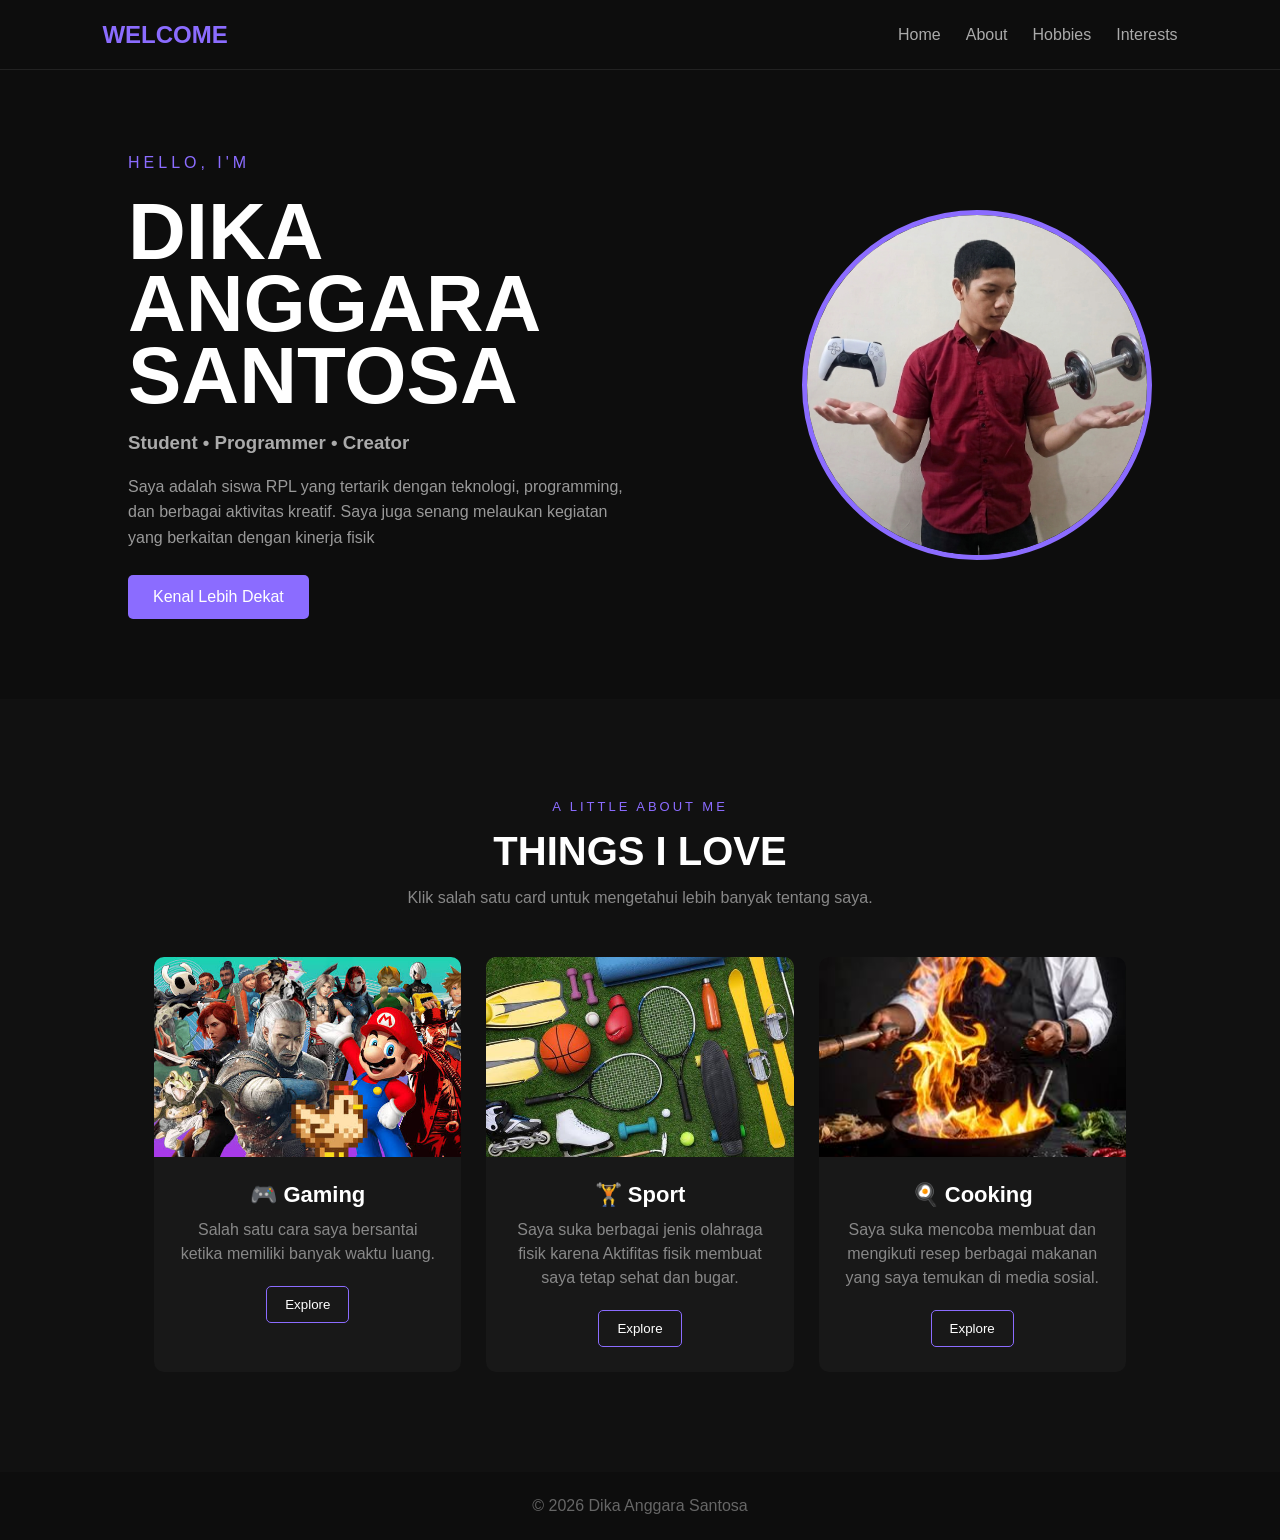
==== index.html @ bf0185d6 "editv1" ====
<!DOCTYPE html>
<html lang="id">
<head>
    <meta charset="UTF-8">
    <meta name="viewport" content="width=device-width, initial-scale=1.0">
    <title>Dika Anggara</title>
    <link rel="stylesheet" href="style.css">
</head>
<body>
    <!-- NAVBAR -->
    <nav>
        <h2>WELCOME</h2>
        <div class="menu">
            <a href="index.html">Home</a>
            <a href="about.html">About</a>
            <a href="hobbies.html">Hobbies</a>
            <a href="interests.html">Interests</a>
        </div>
    </nav>

    <!-- HOME -->
    <section class="home">
        <div class="home-text">
            <p>HELLO, I'M</p>
            <h1>
                DIKA<br>
                ANGGARA<br>
                SANTOSA
            </h1>
            <h3>Student • Programmer • Creator</h3>
            <p>
                Saya adalah siswa RPL yang tertarik
                dengan teknologi, programming,
                dan berbagai aktivitas kreatif.
                Saya juga senang melaukan kegiatan
                yang berkaitan dengan kinerja fisik
            </p>
            <a href="about.html" class="button">Kenal Lebih Dekat</a>
        </div>
        <div class="profile">
            <img src="gambar/foto utama.png" alt="Foto Dika">
        </div>
    </section>

    <!-- HOBBIES -->
    <section class="hobbies">
        <p class="small-title">A LITTLE ABOUT ME</p>
        <h2>THINGS I LOVE</h2>
        <p class="hobby-description">
            Klik salah satu card untuk mengetahui
            lebih banyak tentang saya.
        </p>
        <div class="hobbies-container">

            <!-- GAMING -->
            <div class="hobby-card" id="gaming">
                <div class="hobby-front">
                    <img src="gambar/game.jpeg" alt="Gaming">
                    <div class="hobby-content">
                        <h3>🎮 Gaming</h3>
                        <p>
                            Salah satu cara saya bersantai
                            ketika memiliki banyak waktu luang.
                        </p>
                        <button onclick="openHobby('gaming')">Explore</button>
                    </div>
                </div>
                <div class="hobby-detail">
                    <img src="gambar/game.jpeg" alt="Gaming">
                    <div class="detail-content">
                        <h3>🎮 GAMING</h3>
                        <p>
                            Bermain game menjadi salah satu kegiatan
                            yang saya lakukan ketika ingin bersantai
                            atau bermain dengan teman saat sedang tidak bersama.
                        </p>
                        <p>
                            Saya menikmati berbagai jenis game  
                            dan biasanya bermain ketika memiliki
                            waktu luang.
                        </p>
                        <a href="hobbies.html#gaming" class="detail-button">Lihat Semua Hobi</a>
                        <button onclick="closeHobby('gaming')">← Back</button>
                    </div>
                </div>
            </div>

            <!-- GYM -->
            <div class="hobby-card" id="gym">
                <div class="hobby-front">
                    <img src="gambar/olahraga.jpeg" alt="Gym">
                    <div class="hobby-content">
                        <h3>🏋️ Sport</h3>
                        <p>
                            Saya suka berbagai jenis olahraga fisik karena
                            Aktifitas fisik membuat saya tetap sehat dan bugar.
                        </p>
                        <button onclick="openHobby('gym')">Explore</button>
                    </div>
                </div>
                <div class="hobby-detail">
                    <img src="gambar/olahraga.jpeg" alt="Gym">
                    <div class="detail-content">
                        <h3>🏋️ Sport</h3>
                        <p>
                            Gym adalah salah satu aktivitas
                            yang saya lakukan untuk menjaga
                            tubuh tetap aktif.
                        </p>
                        <p>
                            Saya menyukai Gym karena selain olahraga, saya juga belajar
                            tentang konsistensi dan disiplin terhadap diri sendiri.
                        </p>
                        <a href="hobbies.html#gym" class="detail-button">Lihat Semua Hobi</a>
                        <button onclick="closeHobby('gym')">← Back</button>
                    </div>
                </div>
            </div>

            <!-- COOKING -->
            <div class="hobby-card" id="cooking">
                <div class="hobby-front">
                    <img src="gambar/masak.jpeg" alt="Cooking">
                    <div class="hobby-content">
                        <h3>🍳 Cooking</h3>
                        <p>
                            Saya suka mencoba membuat dan mengikuti
                             resep berbagai makanan yang saya temukan di media sosial.
                        </p>
                        <button onclick="openHobby('cooking')">Explore</button>
                    </div>
                </div>
                <div class="hobby-detail">
                    <img src="gambar/masak.jpeg" alt="Cooking">
                    <div class="detail-content">
                        <h3>🍳 COOKING</h3>
                        <p>
                            Memasak adalah salah satu kegiatan
                            yang saya nikmati ketika ingin
                            mencoba sesuatu yang baru.
                        </p>
                        <p>
                            Saya suka mencoba resep yang saya temukan
                            dan membuat makanan sederhana.
                        </p>
                        <a href="hobbies.html#cooking" class="detail-button">Lihat Semua Hobi</a>
                        <button onclick="closeHobby('cooking')">← Back</button>
                    </div>
                </div>
            </div>
        </div>
    </section>

    <!-- FOOTER -->
    <footer>
        <p>© 2026 Dika Anggara Santosa</p>
    </footer>

    <script src="script.js"></script>
</body>
</html>
---- style.css ----
/* DASAR */
* {
    margin: 0;
    padding: 0;
    box-sizing: border-box;
}

html {
    scroll-behavior: smooth;
}

body {
    font-family: Arial, sans-serif;
    background-color: #0d0d0d;
    color: white;
    animation: pageFade 0.7s ease;
    overflow-x: hidden;
}

/* NAVBAR */
nav {
    height: 70px;
    display: flex;
    justify-content: space-between;
    align-items: center;
    padding: 0 8%;
    border-bottom: 1px solid #222;
}

nav h2 {
    color: #8b6cff;
}

.menu {
    display: flex;
    gap: 25px;
}

.menu a {
    color: #aaa;
    text-decoration: none;
    transition: 0.3s;
}

.menu a:hover {
    color: white;
}

/* HOME */
.home {
    min-height: 600px;
    display: flex;
    align-items: center;
    justify-content: space-between;
    padding: 80px 10%;
}

.home-text {
    width: 50%;
}

.home-text p:first-child {
    color: #8b6cff;
    letter-spacing: 4px;
}

.home h1 {
    font-size: 80px;
    line-height: 0.9;
    margin: 20px 0;
}

.home h3 {
    color: #aaa;
    margin-bottom: 20px;
}

.home-text p {
    color: #999;
    line-height: 1.6;
    max-width: 500px;
}

/* TOMBOL */
.button {
    display: inline-block;
    margin-top: 25px;
    padding: 13px 25px;
    background-color: #8b6cff;
    color: white;
    text-decoration: none;
    border-radius: 5px;
    transition: 0.3s;
}

.button:hover {
    background-color: #6f52d8;
    transform: translateY(-4px);
    box-shadow: 0 8px 15px rgba(139, 108, 255, 0.3);
}

/* FOTO */
.profile {
    width: 350px;
    height: 350px;
    border-radius: 50%;
    overflow: hidden;
    border: 5px solid #8b6cff;
}

.profile img {
    width: 100%;
    height: 100%;
    object-fit: cover;
}

/* HOBBIES */
.hobbies {
    padding: 100px 10%;
    text-align: center;
    background-color: #111;
}

.small-title {
    color: #8b6cff;
    letter-spacing: 3px;
    font-size: 13px;
}

.hobbies h2 {
    margin-top: 15px;
    font-size: 40px;
}

.hobby-description {
    color: #888;
    margin-top: 15px;
}

/* CARD HOBBY DI HOME */
.hobbies-container {
    display: flex;
    justify-content: center;
    gap: 25px;
    margin-top: 50px;
}

.hobby-card {
    width: 30%;
    background-color: #181818;
    border-radius: 10px;
    overflow: hidden;
    cursor: pointer;
    transition: 0.3s;
}

.hobby-card:hover {
    transform: translateY(-8px);
    box-shadow: 0 10px 25px rgba(0, 0, 0, 0.4);
}

.hobby-card img {
    width: 100%;
    height: 200px;
    object-fit: cover;
    display: block;
}

.hobby-content {
    padding: 25px;
}

.hobby-content h3 {
    font-size: 22px;
}

.hobby-content p {
    color: #888;
    line-height: 1.5;
    margin-top: 10px;
}

.hobby-content button {
    margin-top: 20px;
    padding: 10px 18px;
    background-color: transparent;
    border: 1px solid #8b6cff;
    color: white;
    border-radius: 5px;
    cursor: pointer;
    transition: 0.3s;
}

.hobby-content button:hover {
    background-color: #8b6cff;
    transform: translateY(-3px);
}

/* HOBBY PAGE */

.hobby-page {
    padding: 100px 12%;
}

.hobby-page .hobbies-container {
    display: flex;
    flex-direction: column;
    gap: 120px;
    margin-top: 80px;
}

.hobby-page .hobby {
    width: 100%;
    max-width: 1100px;
    margin: 0 auto;
    display: flex;
    align-items: center;
    gap: 70px;
    scroll-margin-top: 90px;
}

.hobby-page .hobby img {
    width: 480px;
    height: 350px;
    object-fit: cover;
    display: block;
    flex-shrink: 0;
    border-radius: 15px;
}

.hobby-page .hobby-text {
    flex: 1;
    text-align: left;
}

.hobby-page .hobby-text h3 {
    font-size: 36px;
    margin-bottom: 25px;
}

.hobby-page .hobby-text p {
    color: #999;
    font-size: 18px;
    line-height: 1.8;
    margin-bottom: 15px;
}

.hobby-page .hobby:nth-child(even) {
    flex-direction: row-reverse;
}

/* HOBBY DETAIL DI HOME */
.hobby-detail {
    display: none;
}

.hobby-detail img {
    width: 100%;
    height: 100px;
    object-fit: cover;
    display: block;
}

.detail-content {
    padding: 25px;
    text-align: left;
}

.hobby-detail h3 {
    font-size: 25px;
    color: #8b6cff;
    margin-bottom: 15px;
}

.hobby-detail p {
    color: #999;
    line-height: 1.7;
    margin-bottom: 12px;
}

/* DETAIL BUTTON */
.detail-button {
    display: inline-block;
    margin-top: 15px;
    margin-right: 10px;
    padding: 10px 18px;
    background-color: #8b6cff;
    color: white;
    text-decoration: none;
    border-radius: 5px;
    transition: 0.3s;
}

.detail-button:hover {
    background-color: #6f52d8;
    transform: translateY(-3px);
}

/* BACK BUTTON */
.hobby-detail button {
    margin-top: 15px;
    padding: 10px 18px;
    background-color: transparent;
    border: 1px solid #8b6cff;
    color: white;
    border-radius: 5px;
    cursor: pointer;
    transition: 0.3s;
}

.hobby-detail button:hover {
    background-color: #8b6cff;
    transform: translateY(-3px);
}

/* CARD SAAT DIBUKA */
.hobby-card.active .hobby-front {
    display: none;
}

.hobby-card.active .hobby-detail {
    display: block;
    animation: openCard 0.4s ease;
}

/* ANIMASI */
@keyframes openCard {
    from {
        opacity: 0;
        transform: translateY(15px);
    }

    to {
        opacity: 1;
        transform: translateY(0);
    }
}

@keyframes pageFade {
    from {
        opacity: 0;
        transform: translateY(10px);
    }

    to {
        opacity: 1;
        transform: translateY(0);
    }
}

/* FOOTER */
footer {
    text-align: center;
    padding: 25px;
    color: #666;
}

/* MOBILE */

@media (max-width: 768px) {

    .menu {
        display: none;
    }

    .home {
        flex-direction: column;
        text-align: center;
        gap: 50px;
    }

    .home-text {
        width: 100%;
    }

    .home h1 {
        font-size: 60px;
    }

    .profile {
        width: 250px;
        height: 250px;
    }

    .hobby-page {
        padding: 70px 7%;
    }

    .hobby-page .hobbies-container {
        gap: 80px;
        margin-top: 50px;
    }

    .hobby-page .hobby {
        flex-direction: column;
        gap: 30px;
        align-items: flex-start;
    }

    .hobby-page .hobby:nth-child(even) {
        flex-direction: column;
    }

    .hobby-page .hobby img {
        width: 100%;
        height: 280px;
    }

    .hobby-page .hobby-text {
        width: 100%;
    }

    .hobby-page .hobby-text h3 {
        font-size: 30px;
    }

    .hobby-page .hobby-text p {
        font-size: 16px;
    }
}
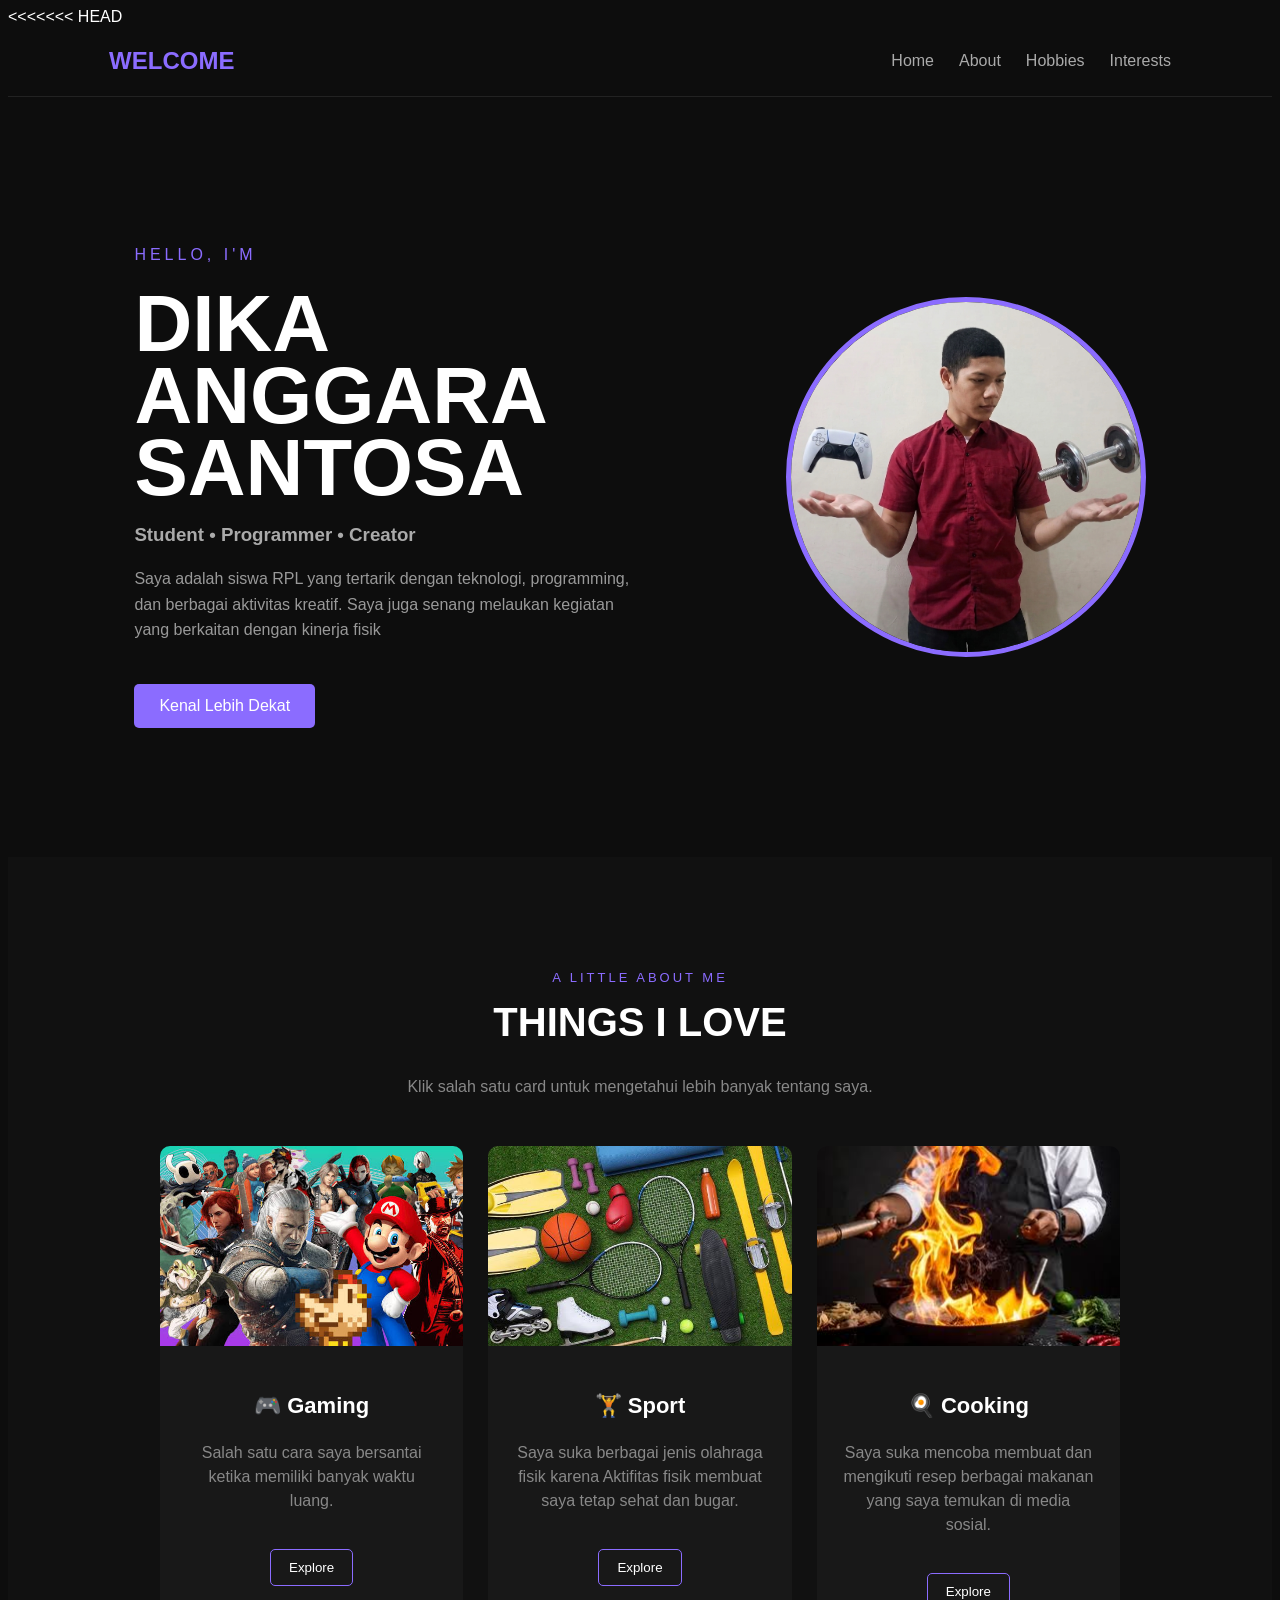
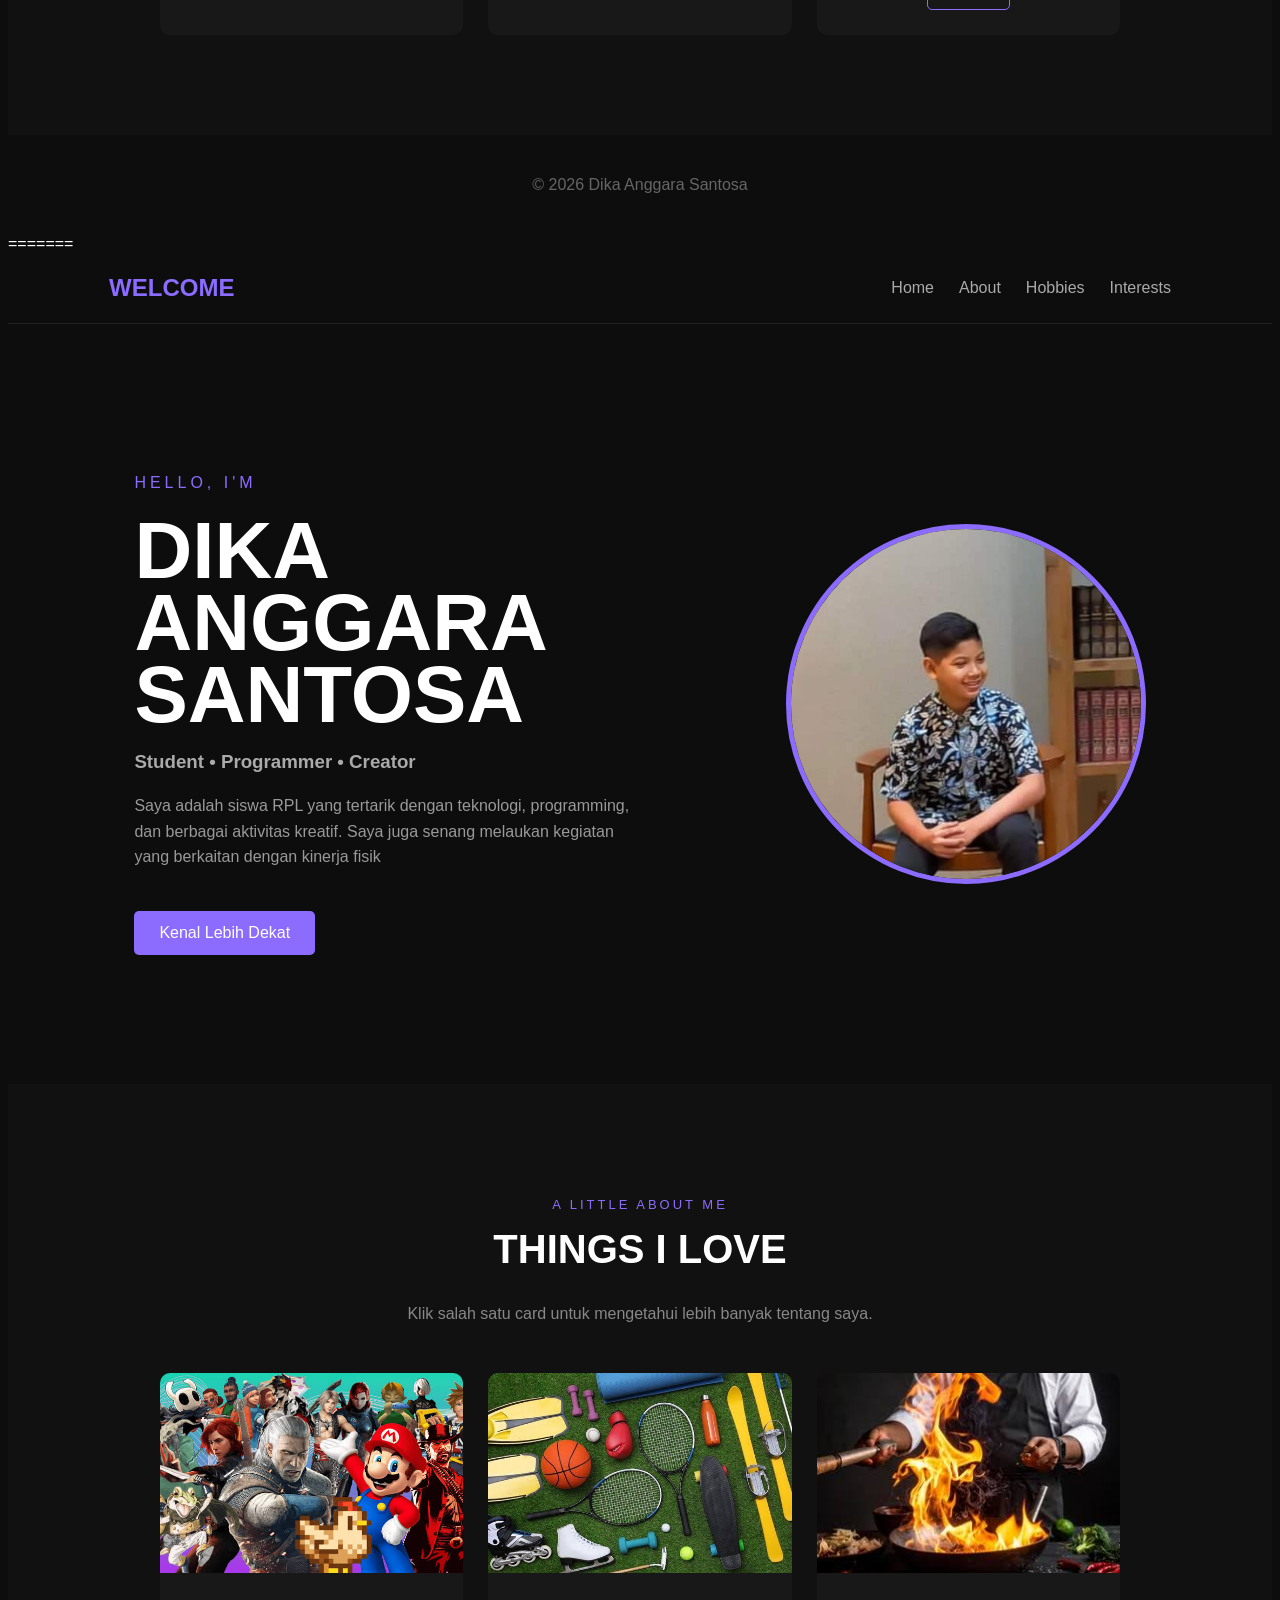
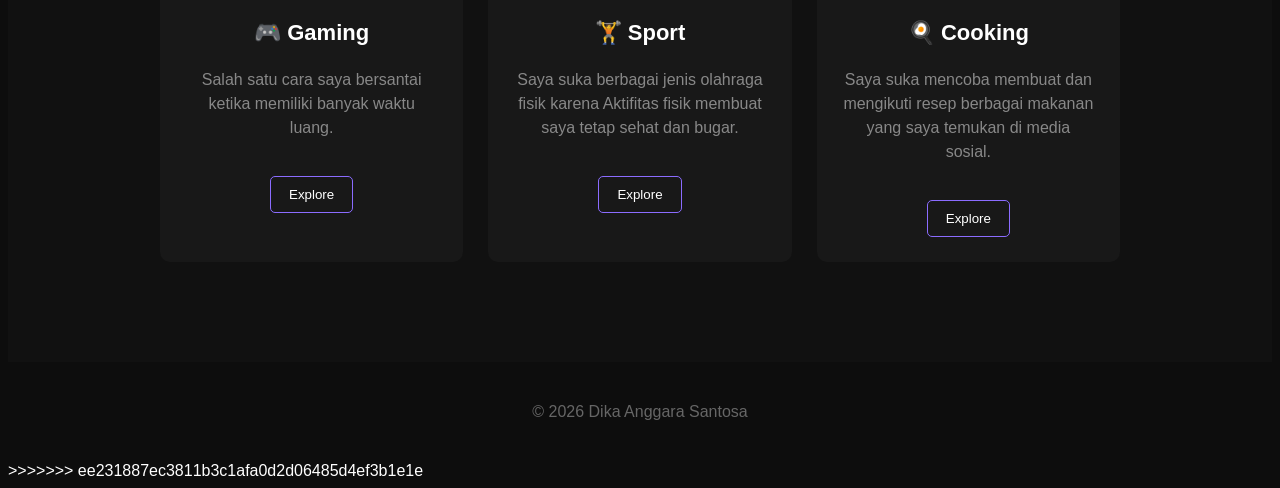
==== commit 6d87cc67: "Fix merge conflicts" ====
--- a/index.html
+++ b/index.html
@@ -1,3 +1,4 @@
+<<<<<<< HEAD
 <!DOCTYPE html>
 <html lang="id">
 <head>
@@ -158,4 +159,166 @@
 
     <script src="script.js"></script>
 </body>
+=======
+<!DOCTYPE html>
+<html lang="id">
+<head>
+    <meta charset="UTF-8">
+    <meta name="viewport" content="width=device-width, initial-scale=1.0">
+    <title>Dika Anggara</title>
+    <link rel="stylesheet" href="style.css">
+</head>
+<body>
+    <!-- NAVBAR -->
+    <nav>
+        <h2>WELCOME</h2>
+        <div class="menu">
+            <a href="index.html">Home</a>
+            <a href="about.html">About</a>
+            <a href="hobbies.html">Hobbies</a>
+            <a href="interests.html">Interests</a>
+        </div>
+    </nav>
+
+    <!-- HOME -->
+    <section class="home">
+        <div class="home-text">
+            <p>HELLO, I'M</p>
+            <h1>
+                DIKA<br>
+                ANGGARA<br>
+                SANTOSA
+            </h1>
+            <h3>Student • Programmer • Creator</h3>
+            <p>
+                Saya adalah siswa RPL yang tertarik
+                dengan teknologi, programming,
+                dan berbagai aktivitas kreatif.
+                Saya juga senang melaukan kegiatan
+                yang berkaitan dengan kinerja fisik
+            </p>
+            <a href="about.html" class="button">Kenal Lebih Dekat</a>
+        </div>
+        <div class="profile">
+            <img src="gambar/foto utama.jpeg" alt="Foto Dika">
+        </div>
+    </section>
+
+    <!-- HOBBIES -->
+    <section class="hobbies">
+        <p class="small-title">A LITTLE ABOUT ME</p>
+        <h2>THINGS I LOVE</h2>
+        <p class="hobby-description">
+            Klik salah satu card untuk mengetahui
+            lebih banyak tentang saya.
+        </p>
+        <div class="hobbies-container">
+
+            <!-- GAMING -->
+            <div class="hobby-card" id="gaming">
+                <div class="hobby-front">
+                    <img src="gambar/game.jpeg" alt="Gaming">
+                    <div class="hobby-content">
+                        <h3>🎮 Gaming</h3>
+                        <p>
+                            Salah satu cara saya bersantai
+                            ketika memiliki banyak waktu luang.
+                        </p>
+                        <button onclick="openHobby('gaming')">Explore</button>
+                    </div>
+                </div>
+                <div class="hobby-detail">
+                    <img src="gambar/game.jpeg" alt="Gaming">
+                    <div class="detail-content">
+                        <h3>🎮 GAMING</h3>
+                        <p>
+                            Bermain game menjadi salah satu kegiatan
+                            yang saya lakukan ketika ingin bersantai
+                            atau bermain dengan teman saat sedang tidak bersama.
+                        </p>
+                        <p>
+                            Saya menikmati berbagai jenis game  
+                            dan biasanya bermain ketika memiliki
+                            waktu luang.
+                        </p>
+                        <a href="hobbies.html#gaming" class="detail-button">Lihat Semua Hobi</a>
+                        <button onclick="closeHobby('gaming')">← Back</button>
+                    </div>
+                </div>
+            </div>
+
+            <!-- GYM -->
+            <div class="hobby-card" id="gym">
+                <div class="hobby-front">
+                    <img src="gambar/olahraga.jpeg" alt="Gym">
+                    <div class="hobby-content">
+                        <h3>🏋️ Sport</h3>
+                        <p>
+                            Saya suka berbagai jenis olahraga fisik karena
+                            Aktifitas fisik membuat saya tetap sehat dan bugar.
+                        </p>
+                        <button onclick="openHobby('gym')">Explore</button>
+                    </div>
+                </div>
+                <div class="hobby-detail">
+                    <img src="gambar/olahraga.jpeg" alt="Gym">
+                    <div class="detail-content">
+                        <h3>🏋️ Sport</h3>
+                        <p>
+                            Gym adalah salah satu aktivitas
+                            yang saya lakukan untuk menjaga
+                            tubuh tetap aktif.
+                        </p>
+                        <p>
+                            Saya menyukai Gym karena selain olahraga, saya juga belajar
+                            tentang konsistensi dan disiplin terhadap diri sendiri.
+                        </p>
+                        <a href="hobbies.html#gym" class="detail-button">Lihat Semua Hobi</a>
+                        <button onclick="closeHobby('gym')">← Back</button>
+                    </div>
+                </div>
+            </div>
+
+            <!-- COOKING -->
+            <div class="hobby-card" id="cooking">
+                <div class="hobby-front">
+                    <img src="gambar/masak.jpeg" alt="Cooking">
+                    <div class="hobby-content">
+                        <h3>🍳 Cooking</h3>
+                        <p>
+                            Saya suka mencoba membuat dan mengikuti
+                             resep berbagai makanan yang saya temukan di media sosial.
+                        </p>
+                        <button onclick="openHobby('cooking')">Explore</button>
+                    </div>
+                </div>
+                <div class="hobby-detail">
+                    <img src="gambar/masak.jpeg" alt="Cooking">
+                    <div class="detail-content">
+                        <h3>🍳 COOKING</h3>
+                        <p>
+                            Memasak adalah salah satu kegiatan
+                            yang saya nikmati ketika ingin
+                            mencoba sesuatu yang baru.
+                        </p>
+                        <p>
+                            Saya suka mencoba resep yang saya temukan
+                            dan membuat makanan sederhana.
+                        </p>
+                        <a href="hobbies.html#cooking" class="detail-button">Lihat Semua Hobi</a>
+                        <button onclick="closeHobby('cooking')">← Back</button>
+                    </div>
+                </div>
+            </div>
+        </div>
+    </section>
+
+    <!-- FOOTER -->
+    <footer>
+        <p>© 2026 Dika Anggara Santosa</p>
+    </footer>
+
+    <script src="script.js"></script>
+</body>
+>>>>>>> ee231887ec3811b3c1afa0d2d06485d4ef3b1e1e
 </html>
--- a/style.css
+++ b/style.css
@@ -1,3 +1,4 @@
+<<<<<<< HEAD
 /* DASAR */
 * {
     margin: 0;
@@ -417,4 +418,425 @@
     .hobby-page .hobby-text p {
         font-size: 16px;
     }
+=======
+/* DASAR */
+* {
+    margin: 0;
+    padding: 0;
+    box-sizing: border-box;
+}
+
+html {
+    scroll-behavior: smooth;
+}
+
+body {
+    font-family: Arial, sans-serif;
+    background-color: #0d0d0d;
+    color: white;
+    animation: pageFade 0.7s ease;
+    overflow-x: hidden;
+}
+
+/* NAVBAR */
+nav {
+    height: 70px;
+    display: flex;
+    justify-content: space-between;
+    align-items: center;
+    padding: 0 8%;
+    border-bottom: 1px solid #222;
+}
+
+nav h2 {
+    color: #8b6cff;
+}
+
+.menu {
+    display: flex;
+    gap: 25px;
+}
+
+.menu a {
+    color: #aaa;
+    text-decoration: none;
+    transition: 0.3s;
+}
+
+.menu a:hover {
+    color: white;
+}
+
+/* HOME */
+.home {
+    min-height: 600px;
+    display: flex;
+    align-items: center;
+    justify-content: space-between;
+    padding: 80px 10%;
+}
+
+.home-text {
+    width: 50%;
+}
+
+.home-text p:first-child {
+    color: #8b6cff;
+    letter-spacing: 4px;
+}
+
+.home h1 {
+    font-size: 80px;
+    line-height: 0.9;
+    margin: 20px 0;
+}
+
+.home h3 {
+    color: #aaa;
+    margin-bottom: 20px;
+}
+
+.home-text p {
+    color: #999;
+    line-height: 1.6;
+    max-width: 500px;
+}
+
+/* TOMBOL */
+.button {
+    display: inline-block;
+    margin-top: 25px;
+    padding: 13px 25px;
+    background-color: #8b6cff;
+    color: white;
+    text-decoration: none;
+    border-radius: 5px;
+    transition: 0.3s;
+}
+
+.button:hover {
+    background-color: #6f52d8;
+    transform: translateY(-4px);
+    box-shadow: 0 8px 15px rgba(139, 108, 255, 0.3);
+}
+
+/* FOTO */
+.profile {
+    width: 350px;
+    height: 350px;
+    border-radius: 50%;
+    overflow: hidden;
+    border: 5px solid #8b6cff;
+}
+
+.profile img {
+    width: 100%;
+    height: 100%;
+    object-fit: cover;
+}
+
+/* HOBBIES */
+.hobbies {
+    padding: 100px 10%;
+    text-align: center;
+    background-color: #111;
+}
+
+.small-title {
+    color: #8b6cff;
+    letter-spacing: 3px;
+    font-size: 13px;
+}
+
+.hobbies h2 {
+    margin-top: 15px;
+    font-size: 40px;
+}
+
+.hobby-description {
+    color: #888;
+    margin-top: 15px;
+}
+
+/* CARD HOBBY DI HOME */
+.hobbies-container {
+    display: flex;
+    justify-content: center;
+    gap: 25px;
+    margin-top: 50px;
+}
+
+.hobby-card {
+    width: 30%;
+    background-color: #181818;
+    border-radius: 10px;
+    overflow: hidden;
+    cursor: pointer;
+    transition: 0.3s;
+}
+
+.hobby-card:hover {
+    transform: translateY(-8px);
+    box-shadow: 0 10px 25px rgba(0, 0, 0, 0.4);
+}
+
+.hobby-card img {
+    width: 100%;
+    height: 200px;
+    object-fit: cover;
+    display: block;
+}
+
+.hobby-content {
+    padding: 25px;
+}
+
+.hobby-content h3 {
+    font-size: 22px;
+}
+
+.hobby-content p {
+    color: #888;
+    line-height: 1.5;
+    margin-top: 10px;
+}
+
+.hobby-content button {
+    margin-top: 20px;
+    padding: 10px 18px;
+    background-color: transparent;
+    border: 1px solid #8b6cff;
+    color: white;
+    border-radius: 5px;
+    cursor: pointer;
+    transition: 0.3s;
+}
+
+.hobby-content button:hover {
+    background-color: #8b6cff;
+    transform: translateY(-3px);
+}
+
+/* HOBBY PAGE */
+
+.hobby-page {
+    padding: 100px 12%;
+}
+
+.hobby-page .hobbies-container {
+    display: flex;
+    flex-direction: column;
+    gap: 120px;
+    margin-top: 80px;
+}
+
+.hobby-page .hobby {
+    width: 100%;
+    max-width: 1100px;
+    margin: 0 auto;
+    display: flex;
+    align-items: center;
+    gap: 70px;
+    scroll-margin-top: 90px;
+}
+
+.hobby-page .hobby img {
+    width: 480px;
+    height: 350px;
+    object-fit: cover;
+    display: block;
+    flex-shrink: 0;
+    border-radius: 15px;
+}
+
+.hobby-page .hobby-text {
+    flex: 1;
+    text-align: left;
+}
+
+.hobby-page .hobby-text h3 {
+    font-size: 36px;
+    margin-bottom: 25px;
+}
+
+.hobby-page .hobby-text p {
+    color: #999;
+    font-size: 18px;
+    line-height: 1.8;
+    margin-bottom: 15px;
+}
+
+.hobby-page .hobby:nth-child(even) {
+    flex-direction: row-reverse;
+}
+
+/* HOBBY DETAIL DI HOME */
+.hobby-detail {
+    display: none;
+}
+
+.hobby-detail img {
+    width: 100%;
+    height: 100px;
+    object-fit: cover;
+    display: block;
+}
+
+.detail-content {
+    padding: 25px;
+    text-align: left;
+}
+
+.hobby-detail h3 {
+    font-size: 25px;
+    color: #8b6cff;
+    margin-bottom: 15px;
+}
+
+.hobby-detail p {
+    color: #999;
+    line-height: 1.7;
+    margin-bottom: 12px;
+}
+
+/* DETAIL BUTTON */
+.detail-button {
+    display: inline-block;
+    margin-top: 15px;
+    margin-right: 10px;
+    padding: 10px 18px;
+    background-color: #8b6cff;
+    color: white;
+    text-decoration: none;
+    border-radius: 5px;
+    transition: 0.3s;
+}
+
+.detail-button:hover {
+    background-color: #6f52d8;
+    transform: translateY(-3px);
+}
+
+/* BACK BUTTON */
+.hobby-detail button {
+    margin-top: 15px;
+    padding: 10px 18px;
+    background-color: transparent;
+    border: 1px solid #8b6cff;
+    color: white;
+    border-radius: 5px;
+    cursor: pointer;
+    transition: 0.3s;
+}
+
+.hobby-detail button:hover {
+    background-color: #8b6cff;
+    transform: translateY(-3px);
+}
+
+/* CARD SAAT DIBUKA */
+.hobby-card.active .hobby-front {
+    display: none;
+}
+
+.hobby-card.active .hobby-detail {
+    display: block;
+    animation: openCard 0.4s ease;
+}
+
+/* ANIMASI */
+@keyframes openCard {
+    from {
+        opacity: 0;
+        transform: translateY(15px);
+    }
+
+    to {
+        opacity: 1;
+        transform: translateY(0);
+    }
+}
+
+@keyframes pageFade {
+    from {
+        opacity: 0;
+        transform: translateY(10px);
+    }
+
+    to {
+        opacity: 1;
+        transform: translateY(0);
+    }
+}
+
+/* FOOTER */
+footer {
+    text-align: center;
+    padding: 25px;
+    color: #666;
+}
+
+/* MOBILE */
+
+@media (max-width: 768px) {
+
+    .menu {
+        display: none;
+    }
+
+    .home {
+        flex-direction: column;
+        text-align: center;
+        gap: 50px;
+    }
+
+    .home-text {
+        width: 100%;
+    }
+
+    .home h1 {
+        font-size: 60px;
+    }
+
+    .profile {
+        width: 250px;
+        height: 250px;
+    }
+
+    .hobby-page {
+        padding: 70px 7%;
+    }
+
+    .hobby-page .hobbies-container {
+        gap: 80px;
+        margin-top: 50px;
+    }
+
+    .hobby-page .hobby {
+        flex-direction: column;
+        gap: 30px;
+        align-items: flex-start;
+    }
+
+    .hobby-page .hobby:nth-child(even) {
+        flex-direction: column;
+    }
+
+    .hobby-page .hobby img {
+        width: 100%;
+        height: 280px;
+    }
+
+    .hobby-page .hobby-text {
+        width: 100%;
+    }
+
+    .hobby-page .hobby-text h3 {
+        font-size: 30px;
+    }
+
+    .hobby-page .hobby-text p {
+        font-size: 16px;
+    }
+>>>>>>> ee231887ec3811b3c1afa0d2d06485d4ef3b1e1e
 }
--- a/style.css
+++ b/style.css
@@ -1,3 +1,4 @@
+<<<<<<< HEAD
 /* DASAR */
 * {
     margin: 0;
@@ -417,4 +418,425 @@
     .hobby-page .hobby-text p {
         font-size: 16px;
     }
+=======
+/* DASAR */
+* {
+    margin: 0;
+    padding: 0;
+    box-sizing: border-box;
+}
+
+html {
+    scroll-behavior: smooth;
+}
+
+body {
+    font-family: Arial, sans-serif;
+    background-color: #0d0d0d;
+    color: white;
+    animation: pageFade 0.7s ease;
+    overflow-x: hidden;
+}
+
+/* NAVBAR */
+nav {
+    height: 70px;
+    display: flex;
+    justify-content: space-between;
+    align-items: center;
+    padding: 0 8%;
+    border-bottom: 1px solid #222;
+}
+
+nav h2 {
+    color: #8b6cff;
+}
+
+.menu {
+    display: flex;
+    gap: 25px;
+}
+
+.menu a {
+    color: #aaa;
+    text-decoration: none;
+    transition: 0.3s;
+}
+
+.menu a:hover {
+    color: white;
+}
+
+/* HOME */
+.home {
+    min-height: 600px;
+    display: flex;
+    align-items: center;
+    justify-content: space-between;
+    padding: 80px 10%;
+}
+
+.home-text {
+    width: 50%;
+}
+
+.home-text p:first-child {
+    color: #8b6cff;
+    letter-spacing: 4px;
+}
+
+.home h1 {
+    font-size: 80px;
+    line-height: 0.9;
+    margin: 20px 0;
+}
+
+.home h3 {
+    color: #aaa;
+    margin-bottom: 20px;
+}
+
+.home-text p {
+    color: #999;
+    line-height: 1.6;
+    max-width: 500px;
+}
+
+/* TOMBOL */
+.button {
+    display: inline-block;
+    margin-top: 25px;
+    padding: 13px 25px;
+    background-color: #8b6cff;
+    color: white;
+    text-decoration: none;
+    border-radius: 5px;
+    transition: 0.3s;
+}
+
+.button:hover {
+    background-color: #6f52d8;
+    transform: translateY(-4px);
+    box-shadow: 0 8px 15px rgba(139, 108, 255, 0.3);
+}
+
+/* FOTO */
+.profile {
+    width: 350px;
+    height: 350px;
+    border-radius: 50%;
+    overflow: hidden;
+    border: 5px solid #8b6cff;
+}
+
+.profile img {
+    width: 100%;
+    height: 100%;
+    object-fit: cover;
+}
+
+/* HOBBIES */
+.hobbies {
+    padding: 100px 10%;
+    text-align: center;
+    background-color: #111;
+}
+
+.small-title {
+    color: #8b6cff;
+    letter-spacing: 3px;
+    font-size: 13px;
+}
+
+.hobbies h2 {
+    margin-top: 15px;
+    font-size: 40px;
+}
+
+.hobby-description {
+    color: #888;
+    margin-top: 15px;
+}
+
+/* CARD HOBBY DI HOME */
+.hobbies-container {
+    display: flex;
+    justify-content: center;
+    gap: 25px;
+    margin-top: 50px;
+}
+
+.hobby-card {
+    width: 30%;
+    background-color: #181818;
+    border-radius: 10px;
+    overflow: hidden;
+    cursor: pointer;
+    transition: 0.3s;
+}
+
+.hobby-card:hover {
+    transform: translateY(-8px);
+    box-shadow: 0 10px 25px rgba(0, 0, 0, 0.4);
+}
+
+.hobby-card img {
+    width: 100%;
+    height: 200px;
+    object-fit: cover;
+    display: block;
+}
+
+.hobby-content {
+    padding: 25px;
+}
+
+.hobby-content h3 {
+    font-size: 22px;
+}
+
+.hobby-content p {
+    color: #888;
+    line-height: 1.5;
+    margin-top: 10px;
+}
+
+.hobby-content button {
+    margin-top: 20px;
+    padding: 10px 18px;
+    background-color: transparent;
+    border: 1px solid #8b6cff;
+    color: white;
+    border-radius: 5px;
+    cursor: pointer;
+    transition: 0.3s;
+}
+
+.hobby-content button:hover {
+    background-color: #8b6cff;
+    transform: translateY(-3px);
+}
+
+/* HOBBY PAGE */
+
+.hobby-page {
+    padding: 100px 12%;
+}
+
+.hobby-page .hobbies-container {
+    display: flex;
+    flex-direction: column;
+    gap: 120px;
+    margin-top: 80px;
+}
+
+.hobby-page .hobby {
+    width: 100%;
+    max-width: 1100px;
+    margin: 0 auto;
+    display: flex;
+    align-items: center;
+    gap: 70px;
+    scroll-margin-top: 90px;
+}
+
+.hobby-page .hobby img {
+    width: 480px;
+    height: 350px;
+    object-fit: cover;
+    display: block;
+    flex-shrink: 0;
+    border-radius: 15px;
+}
+
+.hobby-page .hobby-text {
+    flex: 1;
+    text-align: left;
+}
+
+.hobby-page .hobby-text h3 {
+    font-size: 36px;
+    margin-bottom: 25px;
+}
+
+.hobby-page .hobby-text p {
+    color: #999;
+    font-size: 18px;
+    line-height: 1.8;
+    margin-bottom: 15px;
+}
+
+.hobby-page .hobby:nth-child(even) {
+    flex-direction: row-reverse;
+}
+
+/* HOBBY DETAIL DI HOME */
+.hobby-detail {
+    display: none;
+}
+
+.hobby-detail img {
+    width: 100%;
+    height: 100px;
+    object-fit: cover;
+    display: block;
+}
+
+.detail-content {
+    padding: 25px;
+    text-align: left;
+}
+
+.hobby-detail h3 {
+    font-size: 25px;
+    color: #8b6cff;
+    margin-bottom: 15px;
+}
+
+.hobby-detail p {
+    color: #999;
+    line-height: 1.7;
+    margin-bottom: 12px;
+}
+
+/* DETAIL BUTTON */
+.detail-button {
+    display: inline-block;
+    margin-top: 15px;
+    margin-right: 10px;
+    padding: 10px 18px;
+    background-color: #8b6cff;
+    color: white;
+    text-decoration: none;
+    border-radius: 5px;
+    transition: 0.3s;
+}
+
+.detail-button:hover {
+    background-color: #6f52d8;
+    transform: translateY(-3px);
+}
+
+/* BACK BUTTON */
+.hobby-detail button {
+    margin-top: 15px;
+    padding: 10px 18px;
+    background-color: transparent;
+    border: 1px solid #8b6cff;
+    color: white;
+    border-radius: 5px;
+    cursor: pointer;
+    transition: 0.3s;
+}
+
+.hobby-detail button:hover {
+    background-color: #8b6cff;
+    transform: translateY(-3px);
+}
+
+/* CARD SAAT DIBUKA */
+.hobby-card.active .hobby-front {
+    display: none;
+}
+
+.hobby-card.active .hobby-detail {
+    display: block;
+    animation: openCard 0.4s ease;
+}
+
+/* ANIMASI */
+@keyframes openCard {
+    from {
+        opacity: 0;
+        transform: translateY(15px);
+    }
+
+    to {
+        opacity: 1;
+        transform: translateY(0);
+    }
+}
+
+@keyframes pageFade {
+    from {
+        opacity: 0;
+        transform: translateY(10px);
+    }
+
+    to {
+        opacity: 1;
+        transform: translateY(0);
+    }
+}
+
+/* FOOTER */
+footer {
+    text-align: center;
+    padding: 25px;
+    color: #666;
+}
+
+/* MOBILE */
+
+@media (max-width: 768px) {
+
+    .menu {
+        display: none;
+    }
+
+    .home {
+        flex-direction: column;
+        text-align: center;
+        gap: 50px;
+    }
+
+    .home-text {
+        width: 100%;
+    }
+
+    .home h1 {
+        font-size: 60px;
+    }
+
+    .profile {
+        width: 250px;
+        height: 250px;
+    }
+
+    .hobby-page {
+        padding: 70px 7%;
+    }
+
+    .hobby-page .hobbies-container {
+        gap: 80px;
+        margin-top: 50px;
+    }
+
+    .hobby-page .hobby {
+        flex-direction: column;
+        gap: 30px;
+        align-items: flex-start;
+    }
+
+    .hobby-page .hobby:nth-child(even) {
+        flex-direction: column;
+    }
+
+    .hobby-page .hobby img {
+        width: 100%;
+        height: 280px;
+    }
+
+    .hobby-page .hobby-text {
+        width: 100%;
+    }
+
+    .hobby-page .hobby-text h3 {
+        font-size: 30px;
+    }
+
+    .hobby-page .hobby-text p {
+        font-size: 16px;
+    }
+>>>>>>> ee231887ec3811b3c1afa0d2d06485d4ef3b1e1e
 }
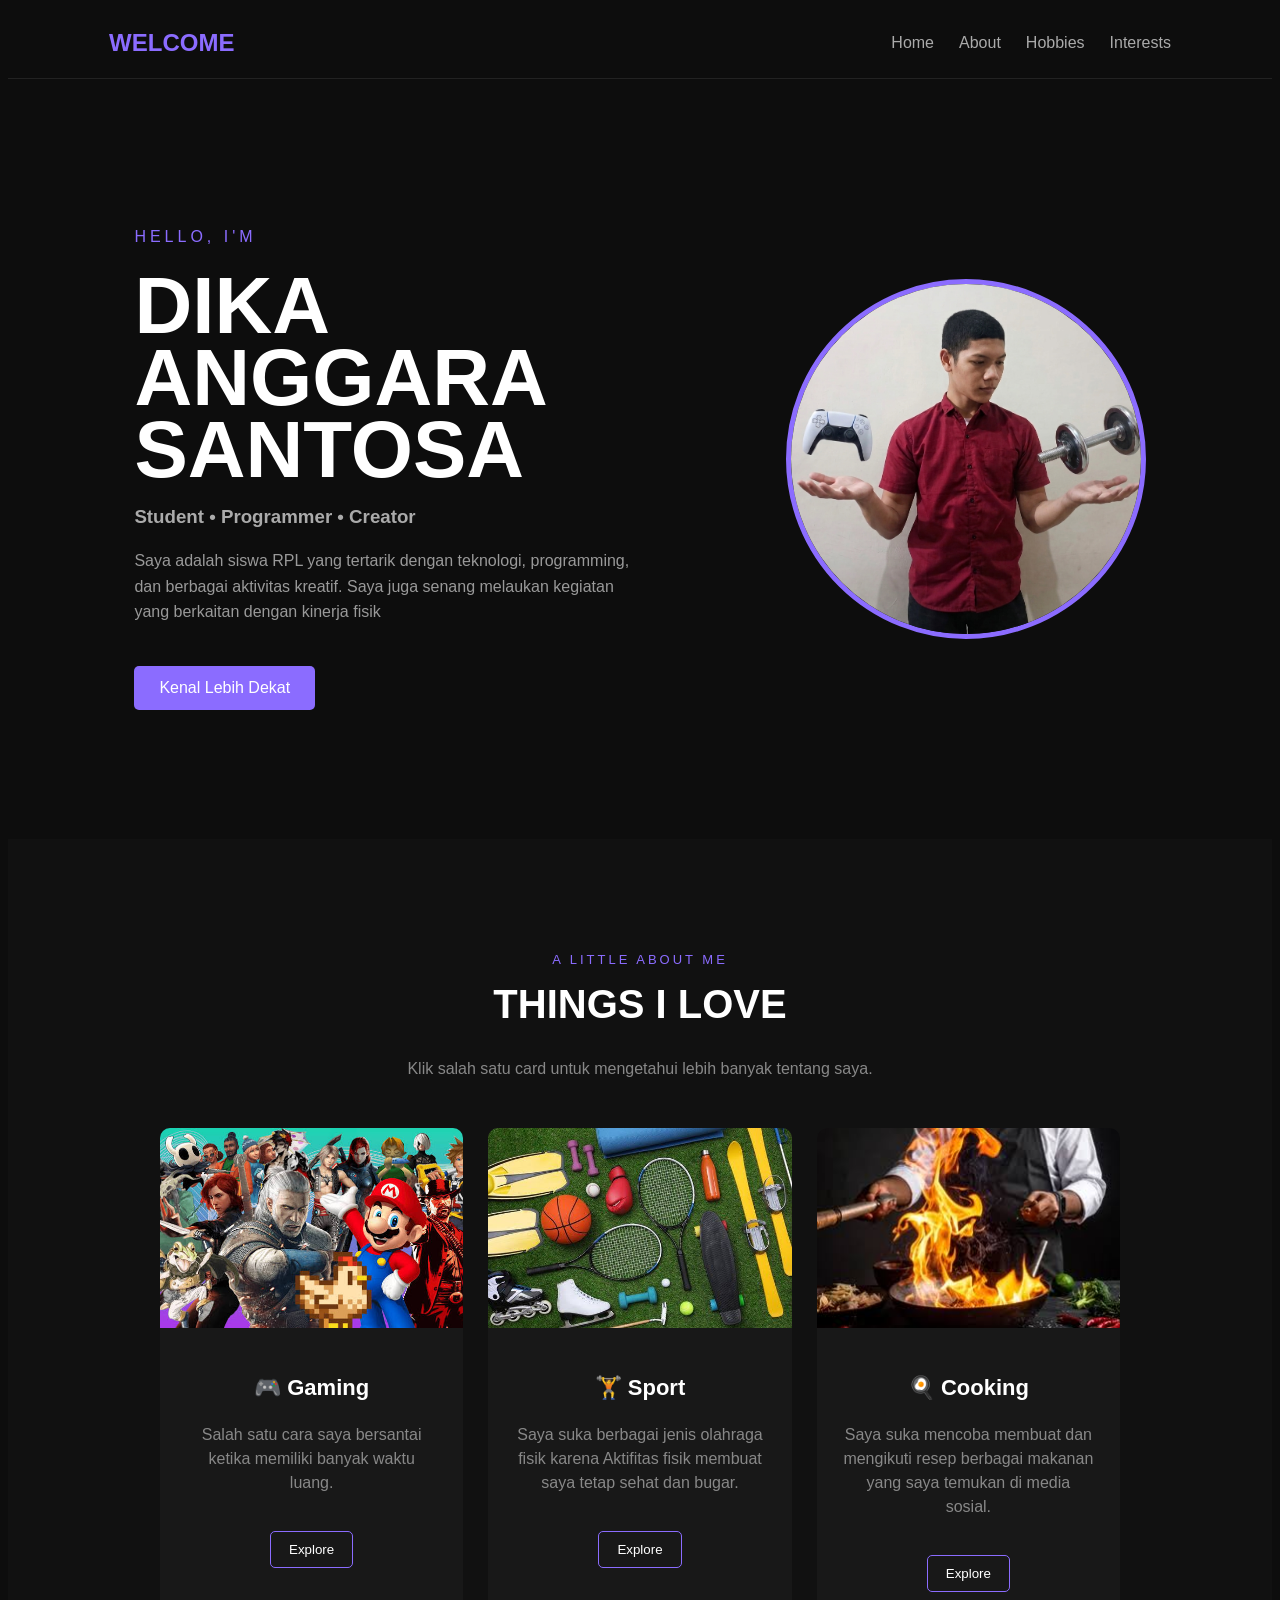
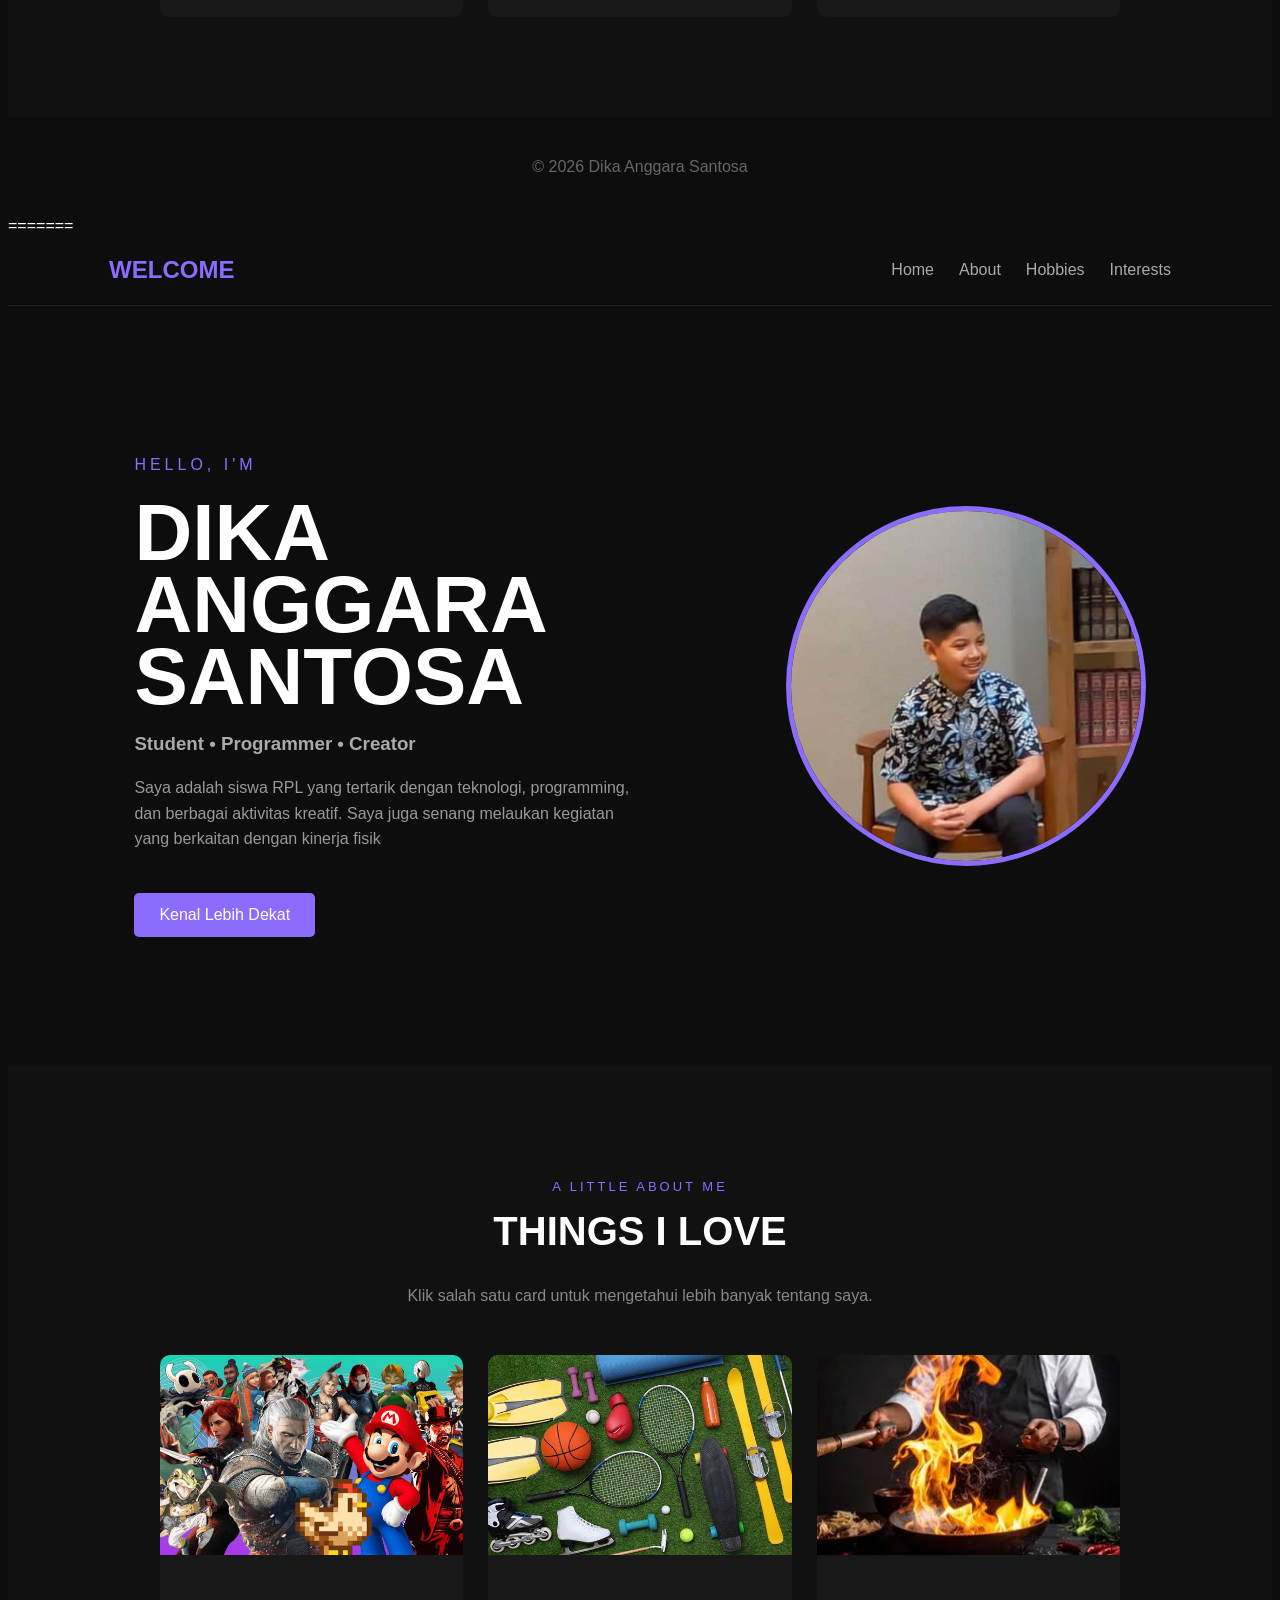
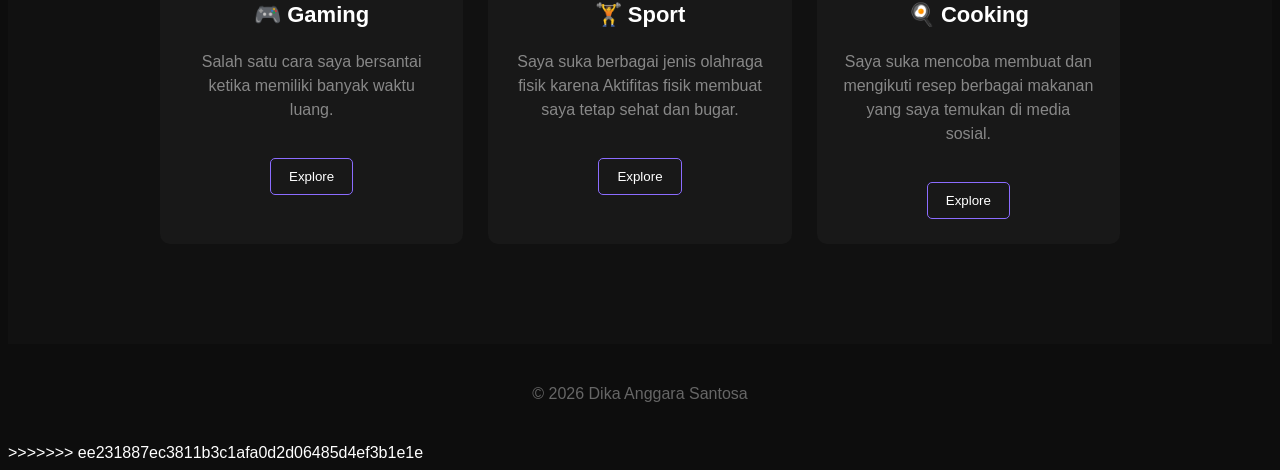
==== commit 75d3d8c8: "memperbaiki bug head" ====
--- a/index.html
+++ b/index.html
@@ -1,4 +1,3 @@
-<<<<<<< HEAD
 <!DOCTYPE html>
 <html lang="id">
 <head>
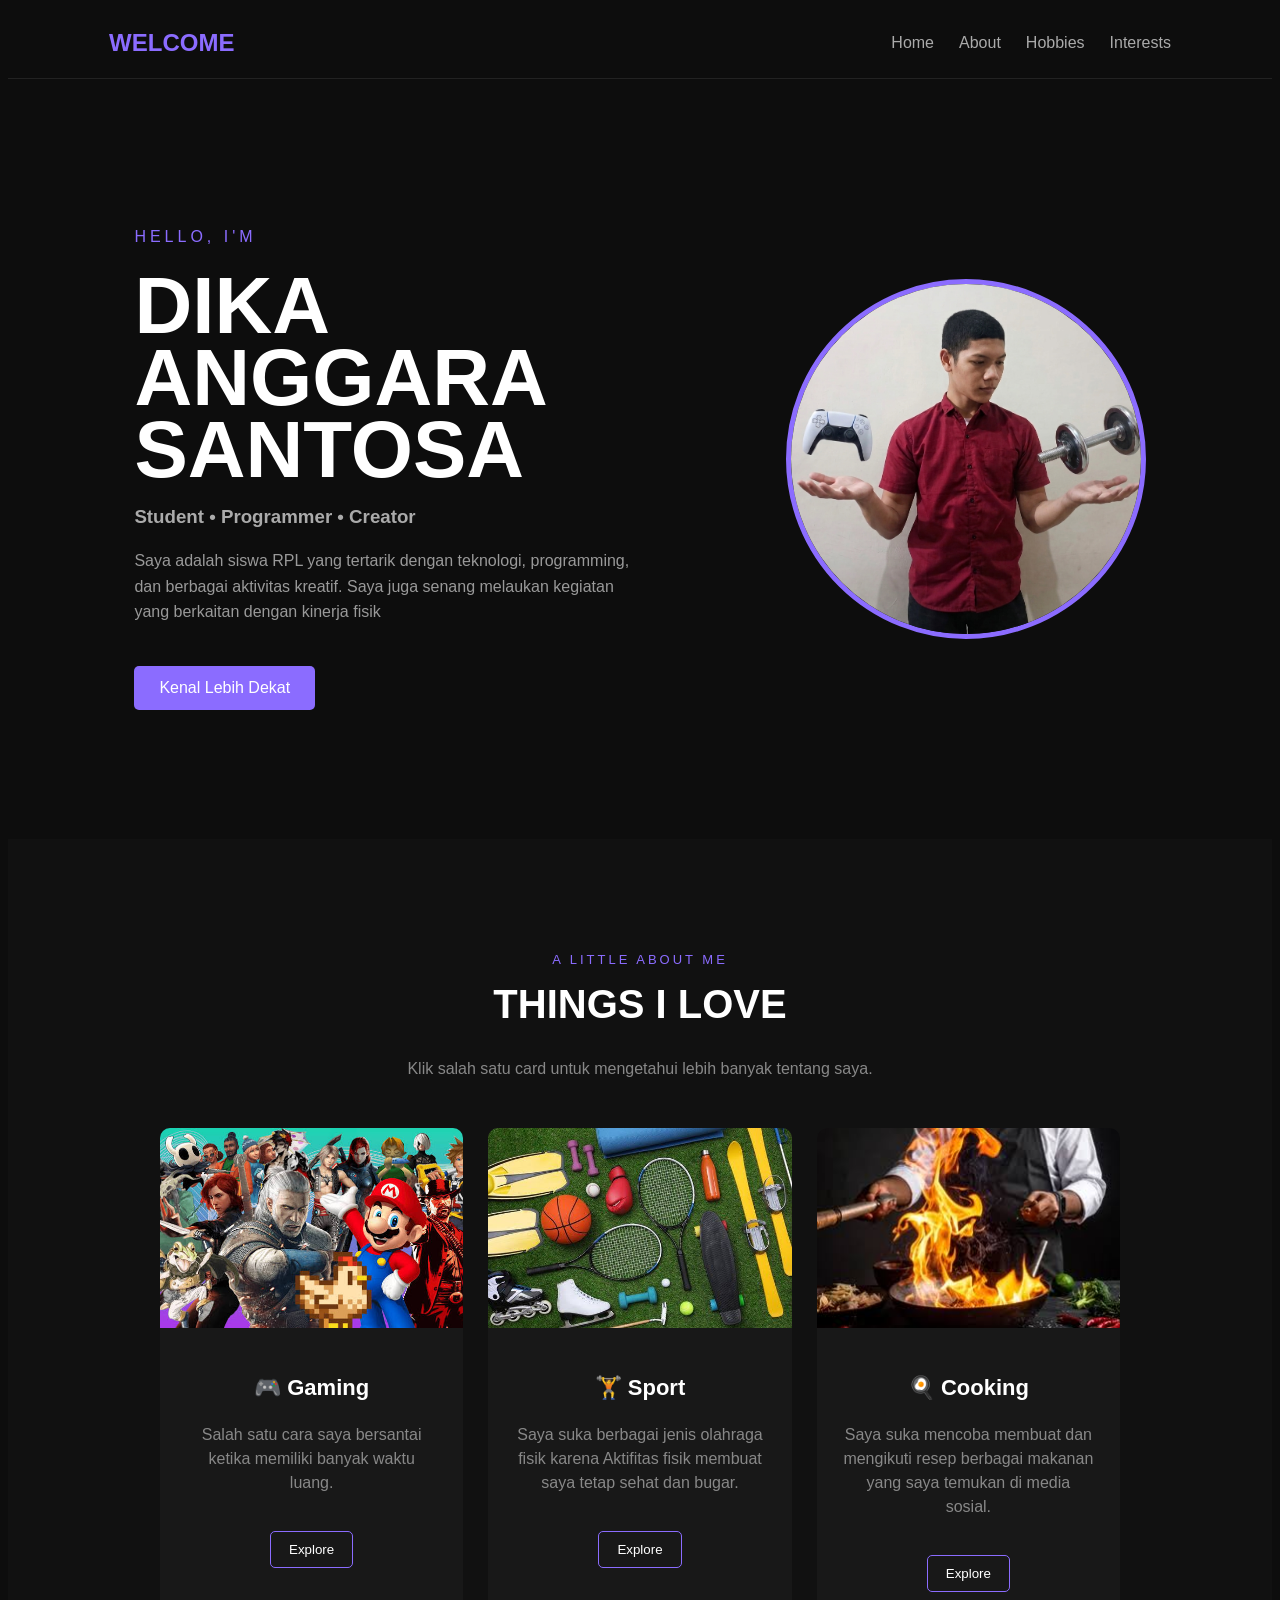
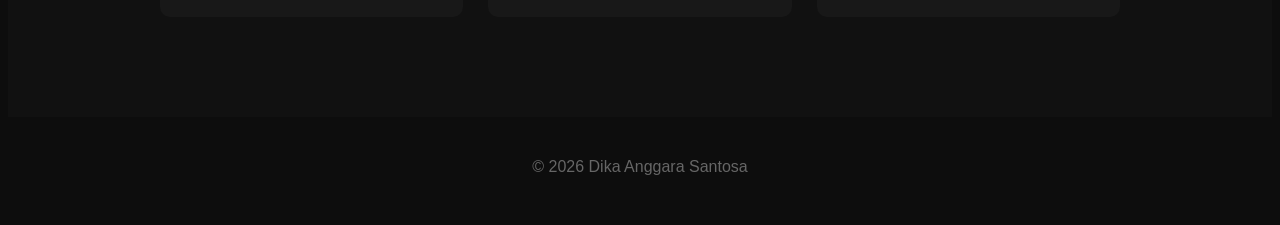
==== commit b83d6138: "double" ====
--- a/index.html
+++ b/index.html
@@ -158,166 +158,4 @@
 
     <script src="script.js"></script>
 </body>
-=======
-<!DOCTYPE html>
-<html lang="id">
-<head>
-    <meta charset="UTF-8">
-    <meta name="viewport" content="width=device-width, initial-scale=1.0">
-    <title>Dika Anggara</title>
-    <link rel="stylesheet" href="style.css">
-</head>
-<body>
-    <!-- NAVBAR -->
-    <nav>
-        <h2>WELCOME</h2>
-        <div class="menu">
-            <a href="index.html">Home</a>
-            <a href="about.html">About</a>
-            <a href="hobbies.html">Hobbies</a>
-            <a href="interests.html">Interests</a>
-        </div>
-    </nav>
-
-    <!-- HOME -->
-    <section class="home">
-        <div class="home-text">
-            <p>HELLO, I'M</p>
-            <h1>
-                DIKA<br>
-                ANGGARA<br>
-                SANTOSA
-            </h1>
-            <h3>Student • Programmer • Creator</h3>
-            <p>
-                Saya adalah siswa RPL yang tertarik
-                dengan teknologi, programming,
-                dan berbagai aktivitas kreatif.
-                Saya juga senang melaukan kegiatan
-                yang berkaitan dengan kinerja fisik
-            </p>
-            <a href="about.html" class="button">Kenal Lebih Dekat</a>
-        </div>
-        <div class="profile">
-            <img src="gambar/foto utama.jpeg" alt="Foto Dika">
-        </div>
-    </section>
-
-    <!-- HOBBIES -->
-    <section class="hobbies">
-        <p class="small-title">A LITTLE ABOUT ME</p>
-        <h2>THINGS I LOVE</h2>
-        <p class="hobby-description">
-            Klik salah satu card untuk mengetahui
-            lebih banyak tentang saya.
-        </p>
-        <div class="hobbies-container">
-
-            <!-- GAMING -->
-            <div class="hobby-card" id="gaming">
-                <div class="hobby-front">
-                    <img src="gambar/game.jpeg" alt="Gaming">
-                    <div class="hobby-content">
-                        <h3>🎮 Gaming</h3>
-                        <p>
-                            Salah satu cara saya bersantai
-                            ketika memiliki banyak waktu luang.
-                        </p>
-                        <button onclick="openHobby('gaming')">Explore</button>
-                    </div>
-                </div>
-                <div class="hobby-detail">
-                    <img src="gambar/game.jpeg" alt="Gaming">
-                    <div class="detail-content">
-                        <h3>🎮 GAMING</h3>
-                        <p>
-                            Bermain game menjadi salah satu kegiatan
-                            yang saya lakukan ketika ingin bersantai
-                            atau bermain dengan teman saat sedang tidak bersama.
-                        </p>
-                        <p>
-                            Saya menikmati berbagai jenis game  
-                            dan biasanya bermain ketika memiliki
-                            waktu luang.
-                        </p>
-                        <a href="hobbies.html#gaming" class="detail-button">Lihat Semua Hobi</a>
-                        <button onclick="closeHobby('gaming')">← Back</button>
-                    </div>
-                </div>
-            </div>
-
-            <!-- GYM -->
-            <div class="hobby-card" id="gym">
-                <div class="hobby-front">
-                    <img src="gambar/olahraga.jpeg" alt="Gym">
-                    <div class="hobby-content">
-                        <h3>🏋️ Sport</h3>
-                        <p>
-                            Saya suka berbagai jenis olahraga fisik karena
-                            Aktifitas fisik membuat saya tetap sehat dan bugar.
-                        </p>
-                        <button onclick="openHobby('gym')">Explore</button>
-                    </div>
-                </div>
-                <div class="hobby-detail">
-                    <img src="gambar/olahraga.jpeg" alt="Gym">
-                    <div class="detail-content">
-                        <h3>🏋️ Sport</h3>
-                        <p>
-                            Gym adalah salah satu aktivitas
-                            yang saya lakukan untuk menjaga
-                            tubuh tetap aktif.
-                        </p>
-                        <p>
-                            Saya menyukai Gym karena selain olahraga, saya juga belajar
-                            tentang konsistensi dan disiplin terhadap diri sendiri.
-                        </p>
-                        <a href="hobbies.html#gym" class="detail-button">Lihat Semua Hobi</a>
-                        <button onclick="closeHobby('gym')">← Back</button>
-                    </div>
-                </div>
-            </div>
-
-            <!-- COOKING -->
-            <div class="hobby-card" id="cooking">
-                <div class="hobby-front">
-                    <img src="gambar/masak.jpeg" alt="Cooking">
-                    <div class="hobby-content">
-                        <h3>🍳 Cooking</h3>
-                        <p>
-                            Saya suka mencoba membuat dan mengikuti
-                             resep berbagai makanan yang saya temukan di media sosial.
-                        </p>
-                        <button onclick="openHobby('cooking')">Explore</button>
-                    </div>
-                </div>
-                <div class="hobby-detail">
-                    <img src="gambar/masak.jpeg" alt="Cooking">
-                    <div class="detail-content">
-                        <h3>🍳 COOKING</h3>
-                        <p>
-                            Memasak adalah salah satu kegiatan
-                            yang saya nikmati ketika ingin
-                            mencoba sesuatu yang baru.
-                        </p>
-                        <p>
-                            Saya suka mencoba resep yang saya temukan
-                            dan membuat makanan sederhana.
-                        </p>
-                        <a href="hobbies.html#cooking" class="detail-button">Lihat Semua Hobi</a>
-                        <button onclick="closeHobby('cooking')">← Back</button>
-                    </div>
-                </div>
-            </div>
-        </div>
-    </section>
-
-    <!-- FOOTER -->
-    <footer>
-        <p>© 2026 Dika Anggara Santosa</p>
-    </footer>
-
-    <script src="script.js"></script>
-</body>
->>>>>>> ee231887ec3811b3c1afa0d2d06485d4ef3b1e1e
 </html>
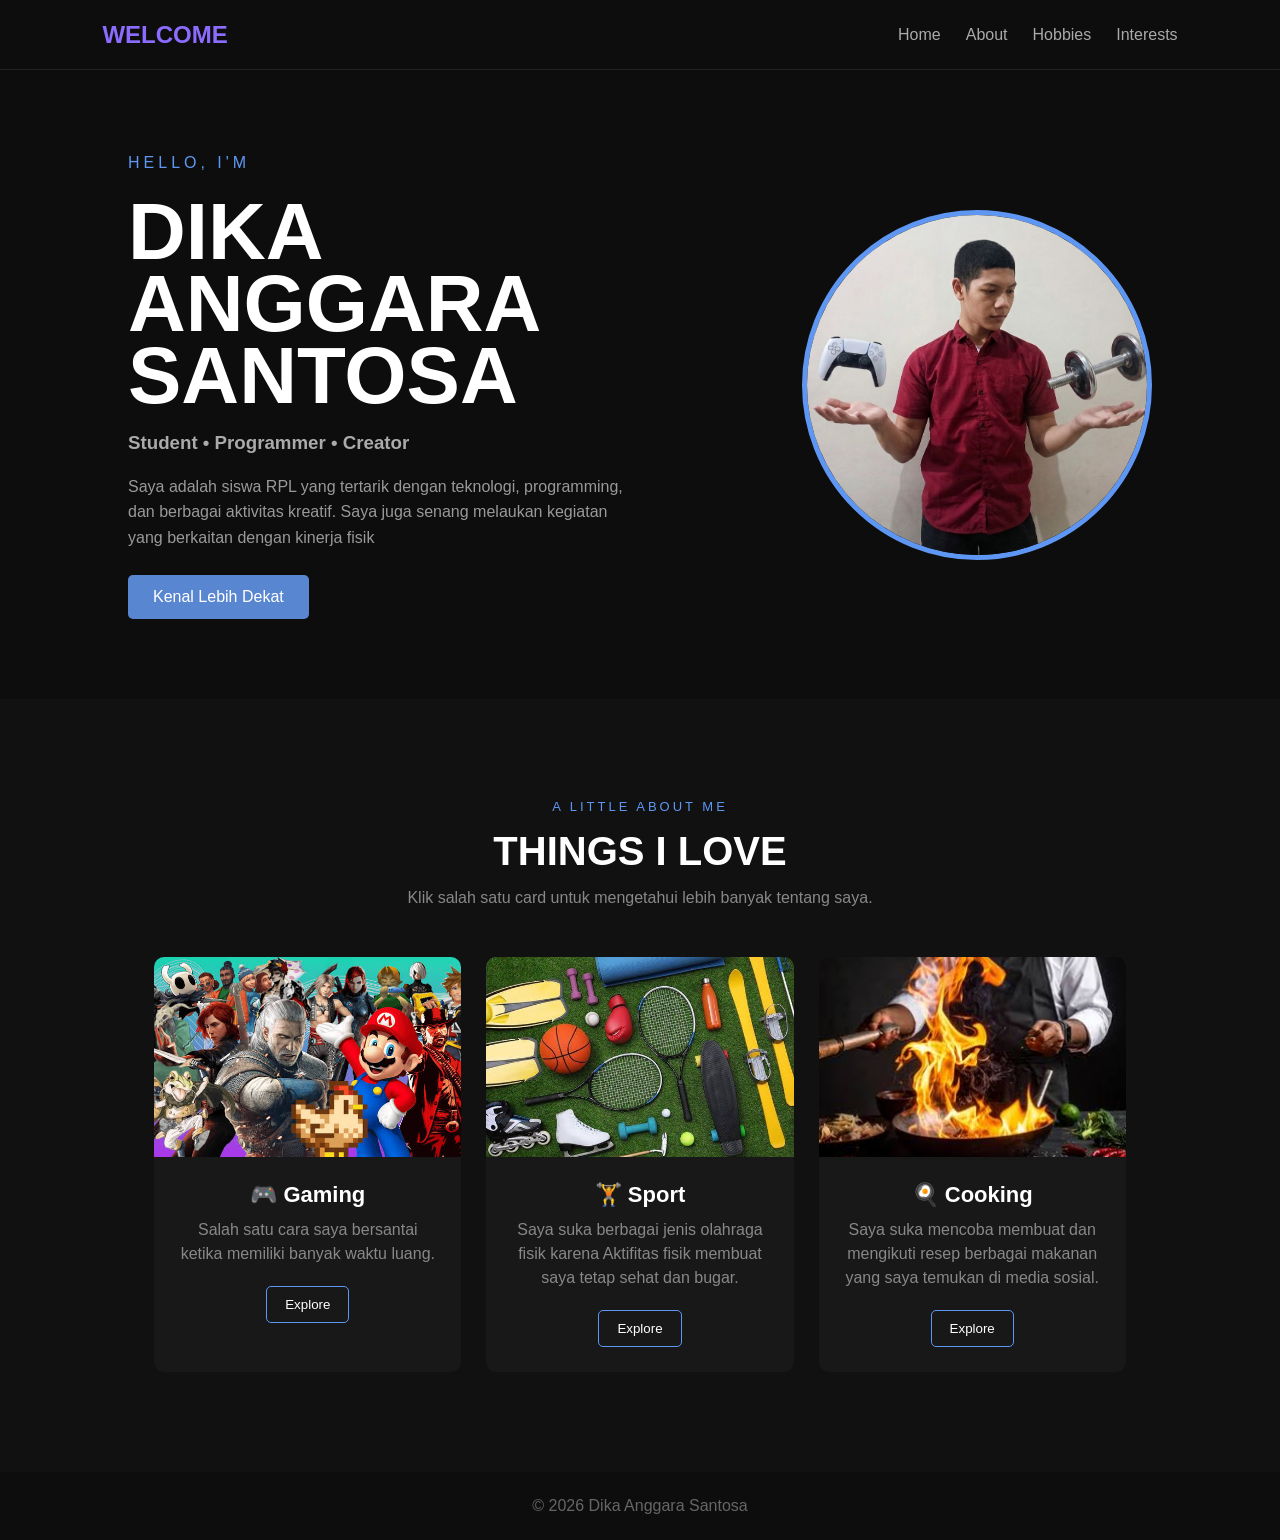
==== commit 9bc1a979: "[App] Update all component color to blue" ====
--- a/index.html
+++ b/index.html
@@ -147,7 +147,7 @@
                         <button onclick="closeHobby('cooking')">← Back</button>
                     </div>
                 </div>
-            </div>
+            </div>   
         </div>
     </section>
 
--- a/style.css
+++ b/style.css
@@ -1,4 +1,3 @@
-<<<<<<< HEAD
 /* DASAR */
 * {
     margin: 0;
@@ -61,7 +60,7 @@
 }
 
 .home-text p:first-child {
-    color: #8b6cff;
+    color: #5e97f3;
     letter-spacing: 4px;
 }
 
@@ -87,7 +86,7 @@
     display: inline-block;
     margin-top: 25px;
     padding: 13px 25px;
-    background-color: #8b6cff;
+    background-color: #5986d0;
     color: white;
     text-decoration: none;
     border-radius: 5px;
@@ -95,9 +94,9 @@
 }
 
 .button:hover {
-    background-color: #6f52d8;
+    background-color: #5e97f3;
     transform: translateY(-4px);
-    box-shadow: 0 8px 15px rgba(139, 108, 255, 0.3);
+    box-shadow: 0 8px 15px rgba(89, 134, 208, 0.3);
 }
 
 /* FOTO */
@@ -106,7 +105,7 @@
     height: 350px;
     border-radius: 50%;
     overflow: hidden;
-    border: 5px solid #8b6cff;
+    border: 5px solid #5e97f3;
 }
 
 .profile img {
@@ -123,7 +122,7 @@
 }
 
 .small-title {
-    color: #8b6cff;
+    color: #5e97f3;
     letter-spacing: 3px;
     font-size: 13px;
 }
@@ -185,7 +184,7 @@
     margin-top: 20px;
     padding: 10px 18px;
     background-color: transparent;
-    border: 1px solid #8b6cff;
+    border: 1px solid #5e97f3;
     color: white;
     border-radius: 5px;
     cursor: pointer;
@@ -193,7 +192,7 @@
 }
 
 .hobby-content button:hover {
-    background-color: #8b6cff;
+    background-color: #5e97f3;
     transform: translateY(-3px);
 }
 
@@ -269,7 +268,7 @@
 
 .hobby-detail h3 {
     font-size: 25px;
-    color: #8b6cff;
+    color: #5e97f3;
     margin-bottom: 15px;
 }
 
@@ -285,7 +284,7 @@
     margin-top: 15px;
     margin-right: 10px;
     padding: 10px 18px;
-    background-color: #8b6cff;
+    background-color: #5e97f3;
     color: white;
     text-decoration: none;
     border-radius: 5px;
@@ -293,7 +292,7 @@
 }
 
 .detail-button:hover {
-    background-color: #6f52d8;
+    background-color: #5986d0;
     transform: translateY(-3px);
 }
 
@@ -302,7 +301,7 @@
     margin-top: 15px;
     padding: 10px 18px;
     background-color: transparent;
-    border: 1px solid #8b6cff;
+    border: 1px solid #5e97f3;
     color: white;
     border-radius: 5px;
     cursor: pointer;
@@ -310,7 +309,7 @@
 }
 
 .hobby-detail button:hover {
-    background-color: #8b6cff;
+    background-color: #5e97f3;
     transform: translateY(-3px);
 }
 
@@ -418,425 +417,4 @@
     .hobby-page .hobby-text p {
         font-size: 16px;
     }
-=======
-/* DASAR */
-* {
-    margin: 0;
-    padding: 0;
-    box-sizing: border-box;
-}
-
-html {
-    scroll-behavior: smooth;
-}
-
-body {
-    font-family: Arial, sans-serif;
-    background-color: #0d0d0d;
-    color: white;
-    animation: pageFade 0.7s ease;
-    overflow-x: hidden;
-}
-
-/* NAVBAR */
-nav {
-    height: 70px;
-    display: flex;
-    justify-content: space-between;
-    align-items: center;
-    padding: 0 8%;
-    border-bottom: 1px solid #222;
-}
-
-nav h2 {
-    color: #8b6cff;
-}
-
-.menu {
-    display: flex;
-    gap: 25px;
-}
-
-.menu a {
-    color: #aaa;
-    text-decoration: none;
-    transition: 0.3s;
-}
-
-.menu a:hover {
-    color: white;
-}
-
-/* HOME */
-.home {
-    min-height: 600px;
-    display: flex;
-    align-items: center;
-    justify-content: space-between;
-    padding: 80px 10%;
-}
-
-.home-text {
-    width: 50%;
-}
-
-.home-text p:first-child {
-    color: #8b6cff;
-    letter-spacing: 4px;
-}
-
-.home h1 {
-    font-size: 80px;
-    line-height: 0.9;
-    margin: 20px 0;
-}
-
-.home h3 {
-    color: #aaa;
-    margin-bottom: 20px;
-}
-
-.home-text p {
-    color: #999;
-    line-height: 1.6;
-    max-width: 500px;
-}
-
-/* TOMBOL */
-.button {
-    display: inline-block;
-    margin-top: 25px;
-    padding: 13px 25px;
-    background-color: #8b6cff;
-    color: white;
-    text-decoration: none;
-    border-radius: 5px;
-    transition: 0.3s;
-}
-
-.button:hover {
-    background-color: #6f52d8;
-    transform: translateY(-4px);
-    box-shadow: 0 8px 15px rgba(139, 108, 255, 0.3);
-}
-
-/* FOTO */
-.profile {
-    width: 350px;
-    height: 350px;
-    border-radius: 50%;
-    overflow: hidden;
-    border: 5px solid #8b6cff;
-}
-
-.profile img {
-    width: 100%;
-    height: 100%;
-    object-fit: cover;
-}
-
-/* HOBBIES */
-.hobbies {
-    padding: 100px 10%;
-    text-align: center;
-    background-color: #111;
-}
-
-.small-title {
-    color: #8b6cff;
-    letter-spacing: 3px;
-    font-size: 13px;
-}
-
-.hobbies h2 {
-    margin-top: 15px;
-    font-size: 40px;
-}
-
-.hobby-description {
-    color: #888;
-    margin-top: 15px;
-}
-
-/* CARD HOBBY DI HOME */
-.hobbies-container {
-    display: flex;
-    justify-content: center;
-    gap: 25px;
-    margin-top: 50px;
-}
-
-.hobby-card {
-    width: 30%;
-    background-color: #181818;
-    border-radius: 10px;
-    overflow: hidden;
-    cursor: pointer;
-    transition: 0.3s;
-}
-
-.hobby-card:hover {
-    transform: translateY(-8px);
-    box-shadow: 0 10px 25px rgba(0, 0, 0, 0.4);
-}
-
-.hobby-card img {
-    width: 100%;
-    height: 200px;
-    object-fit: cover;
-    display: block;
-}
-
-.hobby-content {
-    padding: 25px;
-}
-
-.hobby-content h3 {
-    font-size: 22px;
-}
-
-.hobby-content p {
-    color: #888;
-    line-height: 1.5;
-    margin-top: 10px;
-}
-
-.hobby-content button {
-    margin-top: 20px;
-    padding: 10px 18px;
-    background-color: transparent;
-    border: 1px solid #8b6cff;
-    color: white;
-    border-radius: 5px;
-    cursor: pointer;
-    transition: 0.3s;
-}
-
-.hobby-content button:hover {
-    background-color: #8b6cff;
-    transform: translateY(-3px);
-}
-
-/* HOBBY PAGE */
-
-.hobby-page {
-    padding: 100px 12%;
-}
-
-.hobby-page .hobbies-container {
-    display: flex;
-    flex-direction: column;
-    gap: 120px;
-    margin-top: 80px;
-}
-
-.hobby-page .hobby {
-    width: 100%;
-    max-width: 1100px;
-    margin: 0 auto;
-    display: flex;
-    align-items: center;
-    gap: 70px;
-    scroll-margin-top: 90px;
-}
-
-.hobby-page .hobby img {
-    width: 480px;
-    height: 350px;
-    object-fit: cover;
-    display: block;
-    flex-shrink: 0;
-    border-radius: 15px;
-}
-
-.hobby-page .hobby-text {
-    flex: 1;
-    text-align: left;
-}
-
-.hobby-page .hobby-text h3 {
-    font-size: 36px;
-    margin-bottom: 25px;
-}
-
-.hobby-page .hobby-text p {
-    color: #999;
-    font-size: 18px;
-    line-height: 1.8;
-    margin-bottom: 15px;
-}
-
-.hobby-page .hobby:nth-child(even) {
-    flex-direction: row-reverse;
-}
-
-/* HOBBY DETAIL DI HOME */
-.hobby-detail {
-    display: none;
-}
-
-.hobby-detail img {
-    width: 100%;
-    height: 100px;
-    object-fit: cover;
-    display: block;
-}
-
-.detail-content {
-    padding: 25px;
-    text-align: left;
-}
-
-.hobby-detail h3 {
-    font-size: 25px;
-    color: #8b6cff;
-    margin-bottom: 15px;
-}
-
-.hobby-detail p {
-    color: #999;
-    line-height: 1.7;
-    margin-bottom: 12px;
-}
-
-/* DETAIL BUTTON */
-.detail-button {
-    display: inline-block;
-    margin-top: 15px;
-    margin-right: 10px;
-    padding: 10px 18px;
-    background-color: #8b6cff;
-    color: white;
-    text-decoration: none;
-    border-radius: 5px;
-    transition: 0.3s;
-}
-
-.detail-button:hover {
-    background-color: #6f52d8;
-    transform: translateY(-3px);
-}
-
-/* BACK BUTTON */
-.hobby-detail button {
-    margin-top: 15px;
-    padding: 10px 18px;
-    background-color: transparent;
-    border: 1px solid #8b6cff;
-    color: white;
-    border-radius: 5px;
-    cursor: pointer;
-    transition: 0.3s;
-}
-
-.hobby-detail button:hover {
-    background-color: #8b6cff;
-    transform: translateY(-3px);
-}
-
-/* CARD SAAT DIBUKA */
-.hobby-card.active .hobby-front {
-    display: none;
-}
-
-.hobby-card.active .hobby-detail {
-    display: block;
-    animation: openCard 0.4s ease;
-}
-
-/* ANIMASI */
-@keyframes openCard {
-    from {
-        opacity: 0;
-        transform: translateY(15px);
-    }
-
-    to {
-        opacity: 1;
-        transform: translateY(0);
-    }
-}
-
-@keyframes pageFade {
-    from {
-        opacity: 0;
-        transform: translateY(10px);
-    }
-
-    to {
-        opacity: 1;
-        transform: translateY(0);
-    }
-}
-
-/* FOOTER */
-footer {
-    text-align: center;
-    padding: 25px;
-    color: #666;
-}
-
-/* MOBILE */
-
-@media (max-width: 768px) {
-
-    .menu {
-        display: none;
-    }
-
-    .home {
-        flex-direction: column;
-        text-align: center;
-        gap: 50px;
-    }
-
-    .home-text {
-        width: 100%;
-    }
-
-    .home h1 {
-        font-size: 60px;
-    }
-
-    .profile {
-        width: 250px;
-        height: 250px;
-    }
-
-    .hobby-page {
-        padding: 70px 7%;
-    }
-
-    .hobby-page .hobbies-container {
-        gap: 80px;
-        margin-top: 50px;
-    }
-
-    .hobby-page .hobby {
-        flex-direction: column;
-        gap: 30px;
-        align-items: flex-start;
-    }
-
-    .hobby-page .hobby:nth-child(even) {
-        flex-direction: column;
-    }
-
-    .hobby-page .hobby img {
-        width: 100%;
-        height: 280px;
-    }
-
-    .hobby-page .hobby-text {
-        width: 100%;
-    }
-
-    .hobby-page .hobby-text h3 {
-        font-size: 30px;
-    }
-
-    .hobby-page .hobby-text p {
-        font-size: 16px;
-    }
->>>>>>> ee231887ec3811b3c1afa0d2d06485d4ef3b1e1e
 }
